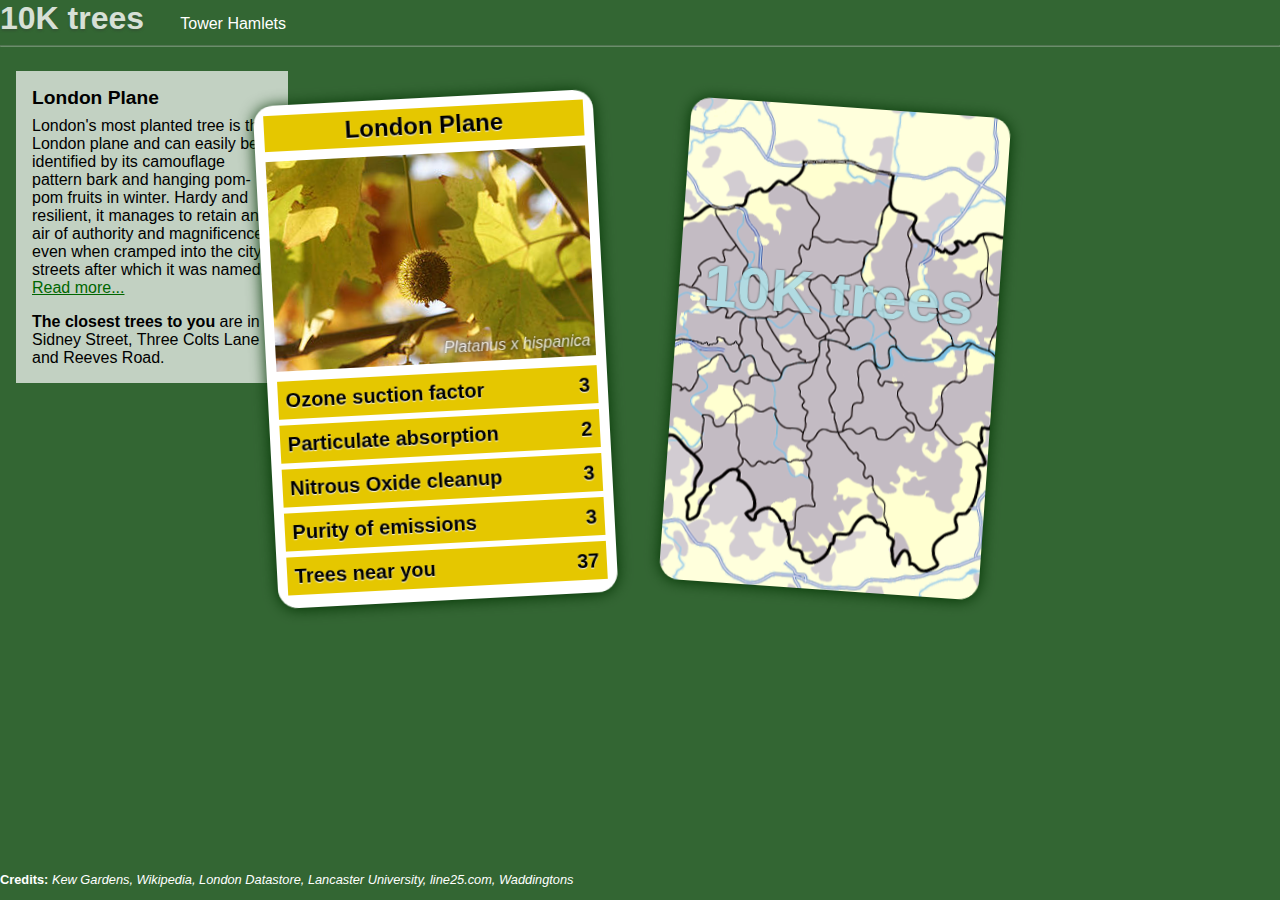
==== game.html @ 3fccbc60 "scaffold" ====
<!doctype html>
<html>
<head>
<meta charset="utf-8">
<title>10K trees</title>

<link href="css/style.css" rel="stylesheet">
</head>

<body class="round1">

<h1>10K trees</h1>
<span>Tower Hamlets</span>

<hr>

<article class="info yours">
	<h1>London Plane</h1>
	<p>
		London's most planted tree is the London plane and can easily be identified by its camouflage pattern bark and hanging pom-pom fruits in winter. Hardy and resilient, it manages to retain an air of authority and magnificence even when cramped into the city streets after which it was named. <a href="http://apps.kew.org/trees/?page_id=119">Read more...</a>
	</p>
	
	<p><strong>The closest trees to you</strong> are in Sidney Street, Three Colts Lane and Reeves Road.<p>
</article>

<article class="info theirs">
	<h1>Norway Maple</h1>
	<p>
		Common across Europe, this is a shorter tree than the widespread field maple, it also has more rounded leaves and an ornamental display of flowers in the early spring season. <a href="http://apps.kew.org/trees/?page_id=72">Read more...</a>
	</p>
	
	<p><strong>The closest trees to you</strong> are in Sidney Street, Three Colts Lane and Reeves Road.<p>
</article>

<div class="cards">
	<div class="card yours">
		<div class="card-wrapper">
			<section class="face front">
				<header>
					<h2>10K trees</h2>
				</header>
			</section>
			<section class="face back">
				<h2>London Plane</h2>
				<figure>
					<div class="img-wrapper">
						<img src="images/320px-London_plane_flower.jpg">
					</div>
					<figcaption>Platanus x hispanica</figcaption>
				</figure>
				
				<ul>
					<li>
						<strong class="skill">Ozone suction factor</strong>
						<span class="rating">3</span>
					</li>
					<li class="chosen">
						<strong class="skill">Particulate absorption</strong>
						<span class="rating">2</span>
					</li>
					<li>
						<strong class="skill">Nitrous Oxide cleanup</strong>
						<span class="rating">3</span>
					</li>
					<li>
						<strong class="skill">Purity of emissions</strong>
						<span class="rating">3</span>
					</li>
					<li>
						<strong class="skill">Trees near you</strong>
						<span class="rating">37</span>
					</li>
				</dl>
			</section>
	 	</div>
	</div>
	
	<div class="card theirs">
		<div class="card-wrapper">
			<section class="face front">
				<header>
					<h2>10K trees</h2>
				</header>
			</section>
			<section class="face back">
				<h2>Norway Maple</h2>
				<figure>
					<div class="img-wrapper">
						<img src="images/320px-Spitz-Ahorn(mbo).JPG">
					</div>
					<figcaption>Acer platanoides 'Columare'</figcaption>
				</figure>
				
				<ul>
					<li>
						<strong class="skill">Ozone suction factor</strong>
						<span class="rating">3</span>
					</li>
					<li class="chosen">
						<strong class="skill">Particulate absorption</strong>
						<span class="rating">1</span>
					</li>
					<li>
						<strong class="skill">Nitrous Oxide cleanup</strong>
						<span class="rating">3</span>
					</li>
					<li>
						<strong class="skill">Purity of emissions</strong>
						<span class="rating">3</span>
					</li>
					<li>
						<strong class="skill">Trees near you</strong>
						<span class="rating">156</span>
					</li>
				</dl>
			</section>
	 	</div>
	</div>
</div>

<footer>
	<p><strong>Credits:</strong> <em>Kew Gardens, Wikipedia, London Datastore, Lancaster University, line25.com, Waddingtons</em></p>
</footer>

<script src="js/jquery.min.js"></script>
<script src="js/10ktrees.js"></script>
</body>
</html>
---- css/style.css ----
body, div, h1, h2, h3, h4, h5, h6, p, ul, ol, li, dl, dt, dd, img, form, fieldset, blockquote {
	margin: 0; padding: 0; border: 0;
}

body {
	background: #363;
	font-family: Helvetica, Arial, Sans-Serif;
	color:#fff;
}

body > h1 {
	font-size: 2em;
	color: #fff;
	text-shadow: 0 2px 2px #353;
	opacity:0.8;
	display:inline;
	margin-right:1em;
}

body.intro .intro {
	font-size:1.6em;
}

body.intro section.start {
	font-size:1.6em;
	margin-top:2em;
}

body.intro section.start input, body.intro section.start button {
	font-size:1em;
}

fieldset#location {
	display:inline;
}

hr {
	opacity:0.3;
}

article.info {
	background-color:rgba(255,255,255,0.7);
	padding:1em 1em 0;
	width:15em;
	margin:1em 1em 0.5em;
	float:left;
	clear:both;
	-webkit-transition: opacity 1s ease-in;
	opacity:0;
	color:#000;
}
article.info.revealed {
	opacity:1;
}

article.info h1 {
	font-size:1.2em;
	margin:0 0 0.4em;
	color:030;
}

article.info p {
	margin:0.5em 0 1em;
}

article.info a {
	color:#060;
}

body > footer {
	clear:both;
	position:absolute;
	bottom:1em;
	color:#fff;
	font-size:0.8em;
}

/* CARDS
	* inspired by and modified from http://line25.com/articles/super-cool-css-flip-effect-with-webkit-animation
*/
.cards {
	width: 750px;
	position: relative;
	margin: 50px auto;
}

.card {
	width: 320px;
	height: 483px;
	-webkit-perspective: 1000;
	float: left;
	position: absolute;
	-webkit-transform: translateZ(0);
	color:#000;
}

.card .card-wrapper {
	width: 100%;
	height: 100%;
	-webkit-transform-style: preserve-3d;
	-webkit-transition: -webkit-transform 0.4s ease;
}

.card:hover .card-wrapper, .card.revealed .card-wrapper {
	-webkit-transform: rotateY(180deg);
}

.card .face {
	position: absolute;
	-webkit-backface-visibility: hidden;
	-webkit-border-radius: 30px;
	background-color: #fff;
	-webkit-box-shadow: 0 1px 15px #030;
	-webkit-border-radius: 20px;
	width: 100%;
	height: 100%;
}

.card .front {
	z-index: 10;
	background:url(../images/Greater_london_outline_map_bw.png) center no-repeat;
}

.card:hover .front, .card.revealed .front {
	z-index: 0;
}

.card .front header {
	font-size:40px;
	text-align:center;
	margin:50% 0 0;
	color:#fff;
	text-shadow: 0 0 2px #0d1718;
	line-height:56px;
	opacity:0.9;
	color:#b0dfe6;
}

.card .back {
	padding: 10px 10px;
	-webkit-transform: rotateY(180deg);
}

.card .back h2 {
	background-color: #e5c700;
	padding:4px 0;
	text-align:center;
	margin: 0 auto 10px auto;
	text-shadow: 0 1px 1px #f5f5f5;
}

.card .back figure {
	padding-bottom:10px;
	width:100%;
	overflow:auto;
	-webkit-margin-after: 0;
	-webkit-margin-before: 0;
	-webkit-margin-start: 0;
	-webkit-margin-end: 0;
	-webkit-padding-start: 0;
}

.card .back figure .img-wrapper {
	overflow:hidden;
	height:210px;
	width:100%;
}

.card .back figure img {
	min-width:100%;
}

.card .back figure figcaption {
	position:relative;
	top: -1.5em;
	margin-bottom: -1.5em;
	right:0.3em;
	float:right;
	color:#fff;
	font-style:italic;
	opacity:0.8;
	text-shadow: 0 0 3px #013;
}

.card .back ul {
	background-color: #e5c700; /* TODO: gradient */
	font-size: 20px;
	font-weight: bold; 
	line-height: 38px;
	color: #000;
	padding:0;
	margin:0;
	text-shadow: 0 1px 1px #f5f5f5;
	-webkit-margin-before: 0;
	-webkit-margin-after: 0;
	-webkit-margin-start: 0;
	-webkit-margin-end: 0;
	-webkit-padding-start: 0;
}

.card .back li {
	list-style-type:none;
	margin:0;
	padding:0 0.38em;
	border-bottom:6px solid #fff;
	overflow:auto;
	cursor:pointer;
}

.card .back li:hover, .card .back li.selected {
	background-color: #e25a00;
	color:#fff;
	text-shadow: 0 1px 1px #320;
}

.card .back li:last-child {
	border-bottom:0;
}

.card .back li .skill {
	float: left;
	clear: both;
}

.card .back li .rating {
	float: right;
}

.card.yours {
	left: 20px;
	-webkit-transform: rotate(-3deg);
}
	
.card.theirs {
	top: 10px;
	right: 20px;
	-webkit-transform: rotate(4deg);
}
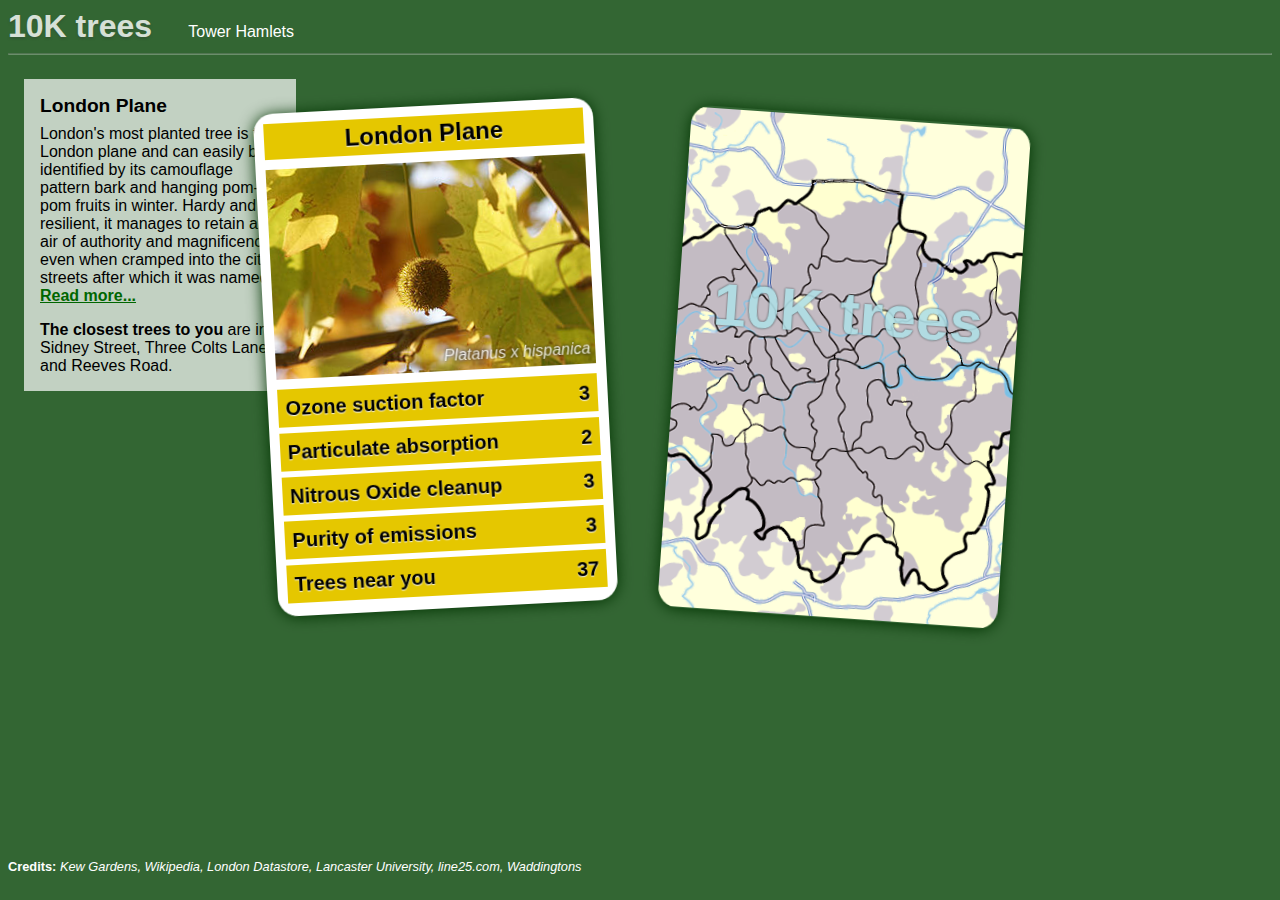
==== commit 4f0ec913: "chromeframe" ====
--- a/game.html
+++ b/game.html
@@ -3,7 +3,7 @@
 <head>
 <meta charset="utf-8">
 <title>10K trees</title>
-
+<meta http-equiv="X-UA-Compatible" content="IE=edge,chrome=1">
 <link href="css/style.css" rel="stylesheet">
 </head>
 
--- a/css/style.css
+++ b/css/style.css
@@ -1,11 +1,16 @@
-body, div, h1, h2, h3, h4, h5, h6, p, ul, ol, li, dl, dt, dd, img, form, fieldset, blockquote {
-	margin: 0; padding: 0; border: 0;
-}
-
 body {
 	background: #363;
 	font-family: Helvetica, Arial, Sans-Serif;
 	color:#fff;
+}
+
+a {
+	color:#fff;
+	font-weight:bold;
+}
+
+.spacey {
+	margin-top:6em;
 }
 
 body > h1 {
@@ -32,6 +37,7 @@
 
 fieldset#location {
 	display:inline;
+	border:0;
 }
 
 hr {
@@ -45,9 +51,13 @@
 	margin:1em 1em 0.5em;
 	float:left;
 	clear:both;
-	-webkit-transition: opacity 1s ease-in;
 	opacity:0;
 	color:#000;
+	transition: opacity 1s ease-in;
+	-webkit-transition: opacity 1s ease-in;
+	-moz-transition: opacity 1s ease-in;
+	-o-transition: opacity 1s ease-in;
+	-ms-transition: opacity 1s ease-in;
 }
 article.info.revealed {
 	opacity:1;
@@ -87,33 +97,75 @@
 .card {
 	width: 320px;
 	height: 483px;
-	-webkit-perspective: 1000;
 	float: left;
 	position: absolute;
+	color:#000;
+	perspective: 1000;
+	transform: translateZ(0);
+	-webkit-perspective: 1000;
 	-webkit-transform: translateZ(0);
-	color:#000;
+	-moz-perspective: 1000;
+	-moz-transform: translateZ(0);
+	-o-perspective: 1000;
+	-o-transform: translateZ(0);
+	-ms-perspective: 1000;
+	-ms-transform: translateZ(0);
 }
 
 .card .card-wrapper {
 	width: 100%;
 	height: 100%;
+	transform-style: preserve-3d;
+	transition: -webkit-transform 0.4s ease;
 	-webkit-transform-style: preserve-3d;
 	-webkit-transition: -webkit-transform 0.4s ease;
+	-moz-transform-style: preserve-3d;
+	-moz-transition: -webkit-transform 0.4s ease;
+	-o-transform-style: preserve-3d;
+	-o-transition: -webkit-transform 0.4s ease;
+	-ms-transform-style: preserve-3d;
+	-ms-transition: -webkit-transform 0.4s ease;
 }
 
 .card:hover .card-wrapper, .card.revealed .card-wrapper {
+	transform: rotateY(180deg);
 	-webkit-transform: rotateY(180deg);
+	-moz-transform: rotateY(180deg);
+	-o-transform: rotateY(180deg);
+	-ms-transform: rotateY(180deg);
 }
 
 .card .face {
 	position: absolute;
+	background-color: #fff;
+	width: 100%;
+	height: 100%;
+	padding:10px 10px;
+	
+	backface-visibility: hidden;
+	border-radius: 30px;
+	box-shadow: 0 1px 15px #030;
+	border-radius: 20px;
+	
 	-webkit-backface-visibility: hidden;
 	-webkit-border-radius: 30px;
-	background-color: #fff;
 	-webkit-box-shadow: 0 1px 15px #030;
 	-webkit-border-radius: 20px;
-	width: 100%;
-	height: 100%;
+
+	-moz-backface-visibility: hidden;
+	-moz-border-radius: 30px;
+	-moz-box-shadow: 0 1px 15px #030;
+	-moz-border-radius: 20px;
+	
+	-o-backface-visibility: hidden;
+	-o-border-radius: 30px;
+	-o-box-shadow: 0 1px 15px #030;
+	-o-border-radius: 20px;
+	
+	-ms-backface-visibility: hidden;
+	-ms-border-radius: 30px;
+	-ms-box-shadow: 0 1px 15px #030;
+	-ms-border-radius: 20px;
 }
 
 .card .front {
@@ -137,8 +189,11 @@
 }
 
 .card .back {
-	padding: 10px 10px;
+	transform: rotateY(180deg);
 	-webkit-transform: rotateY(180deg);
+	-moz-transform: rotateY(180deg);
+	-o-transform: rotateY(180deg);
+	-ms-transform: rotateY(180deg);
 }
 
 .card .back h2 {
@@ -153,11 +208,6 @@
 	padding-bottom:10px;
 	width:100%;
 	overflow:auto;
-	-webkit-margin-after: 0;
-	-webkit-margin-before: 0;
-	-webkit-margin-start: 0;
-	-webkit-margin-end: 0;
-	-webkit-padding-start: 0;
 }
 
 .card .back figure .img-wrapper {
@@ -191,11 +241,38 @@
 	padding:0;
 	margin:0;
 	text-shadow: 0 1px 1px #f5f5f5;
+}
+
+.card .back figure, .card .back ul {
+	margin-after: 0;
+	margin-before: 0;
+	margin-start: 0;
+	margin-end: 0;
+	padding-start: 0;
+	
+	-webkit-margin-after: 0;
 	-webkit-margin-before: 0;
-	-webkit-margin-after: 0;
 	-webkit-margin-start: 0;
 	-webkit-margin-end: 0;
 	-webkit-padding-start: 0;
+	
+	-moz-margin-after: 0;
+	-moz-margin-before: 0;
+	-moz-margin-start: 0;
+	-moz-margin-end: 0;
+	-moz-padding-start: 0;
+	
+	-o-margin-after: 0;
+	-o-margin-before: 0;
+	-o-margin-start: 0;
+	-o-margin-end: 0;
+	-o-padding-start: 0;
+	
+	-ms-margin-after: 0;
+	-ms-margin-before: 0;
+	-ms-margin-start: 0;
+	-ms-margin-end: 0;
+	-ms-padding-start: 0;
 }
 
 .card .back li {
@@ -228,11 +305,19 @@
 
 .card.yours {
 	left: 20px;
+	transform: rotate(-3deg);
 	-webkit-transform: rotate(-3deg);
+	-moz-transform: rotate(-3deg);
+	-o-transform: rotate(-3deg);
+	-ms-transform: rotate(-3deg);
 }
 	
 .card.theirs {
 	top: 10px;
 	right: 20px;
+	transform: rotate(4deg);
 	-webkit-transform: rotate(4deg);
+	-moz-transform: rotate(4deg);
+	-o-transform: rotate(4deg);
+	-ms-transform: rotate(4deg);
 }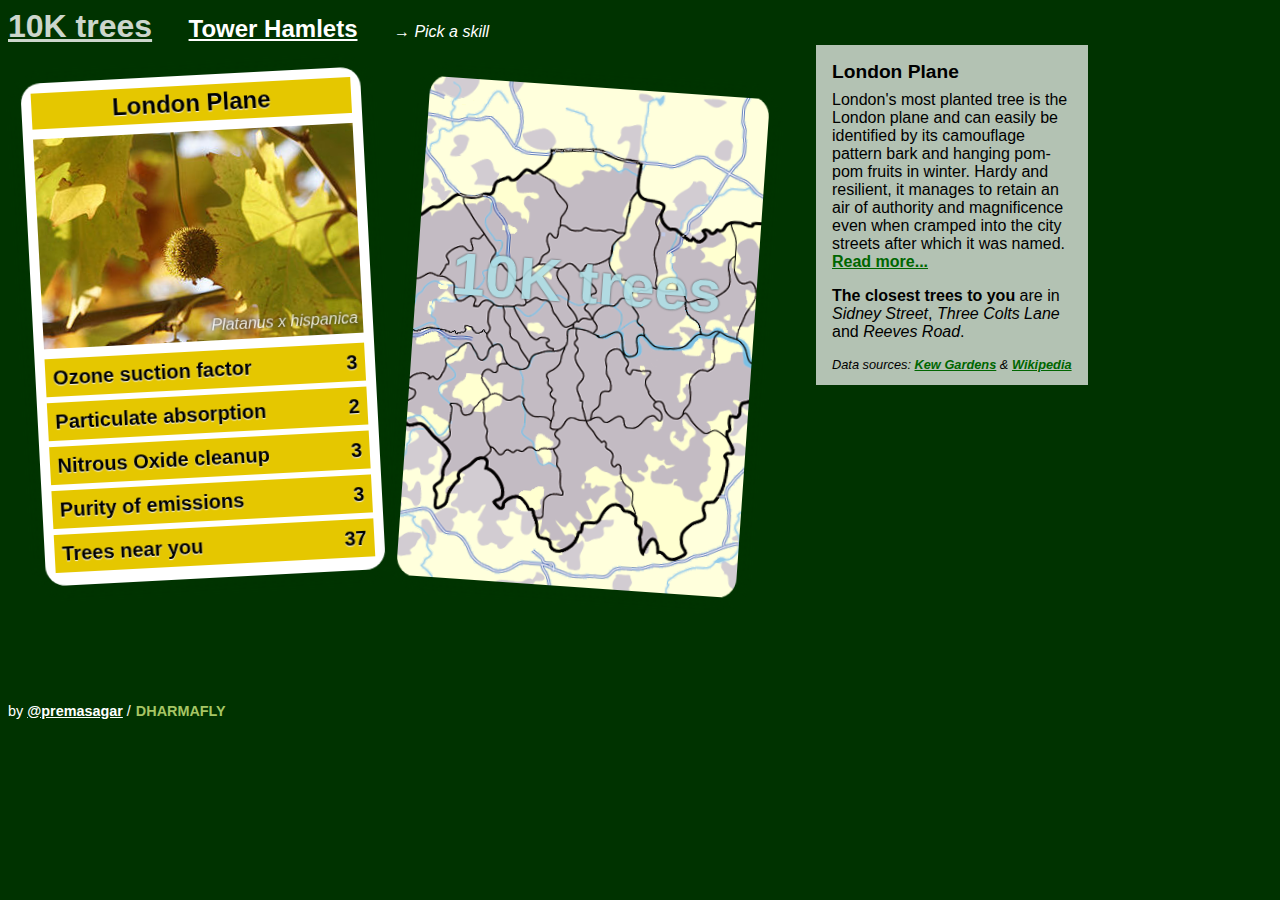
==== commit f64af0f9: "General cleanup; more robust layout" ====
--- a/game.html
+++ b/game.html
@@ -4,125 +4,146 @@
 <meta charset="utf-8">
 <title>10K trees</title>
 <meta http-equiv="X-UA-Compatible" content="IE=edge,chrome=1">
-<link href="css/style.css" rel="stylesheet">
+<link href="css/style.css?v0.2" rel="stylesheet">
 </head>
 
-<body class="round1">
+<body class="game">
+	<header>
+		<h1><a href="http://10ktrees.com">10K trees</a></h1> <h2><a href="http://www.towerhamlets.gov.uk">Tower Hamlets</a></h2>
+		
+		<span class="instructions">→ Pick a skill</span>
+	</header>
 
-<h1>10K trees</h1>
-<span>Tower Hamlets</span>
+	<section class="cards">
+		<div class="card yours">
+			<div class="card-wrapper">
+				<section class="face front">
+					<header>
+						<h2>10K trees</h2>
+					</header>
+				</section>
+				<section class="face back">
+					<h2>London Plane</h2>
+					<figure>
+						<div class="img-wrapper">
+							<img src="images/320px-London_plane_flower.jpg">
+						</div>
+						<figcaption>Platanus x hispanica</figcaption>
+					</figure>
+				
+					<ul>
+						<li>
+							<strong class="skill">Ozone suction factor</strong>
+							<span class="rating">3</span>
+						</li>
+						<li class="chosen">
+							<strong class="skill">Particulate absorption</strong>
+							<span class="rating">2</span>
+						</li>
+						<li>
+							<strong class="skill">Nitrous Oxide cleanup</strong>
+							<span class="rating">3</span>
+						</li>
+						<li>
+							<strong class="skill">Purity of emissions</strong>
+							<span class="rating">3</span>
+						</li>
+						<li>
+							<strong class="skill">Trees near you</strong>
+							<span class="rating">37</span>
+						</li>
+					</dl>
+				</section>
+		 	</div>
+		</div>
+	
+		<div class="card theirs">
+			<div class="card-wrapper">
+				<section class="face front">
+					<header>
+						<h2>10K trees</h2>
+					</header>
+				</section>
+				<section class="face back">
+					<h2>Norway Maple</h2>
+					<figure>
+						<div class="img-wrapper">
+							<img src="images/320px-Spitz-Ahorn(mbo).JPG">
+						</div>
+						<figcaption>Acer platanoides 'Columare'</figcaption>
+					</figure>
+				
+					<ul>
+						<li>
+							<strong class="skill">Ozone suction factor</strong>
+							<span class="rating">3</span>
+						</li>
+						<li class="chosen">
+							<strong class="skill">Particulate absorption</strong>
+							<span class="rating">1</span>
+						</li>
+						<li>
+							<strong class="skill">Nitrous Oxide cleanup</strong>
+							<span class="rating">3</span>
+						</li>
+						<li>
+							<strong class="skill">Purity of emissions</strong>
+							<span class="rating">3</span>
+						</li>
+						<li>
+							<strong class="skill">Trees near you</strong>
+							<span class="rating">156</span>
+						</li>
+					</dl>
+				</section>
+		 	</div>
+		</div>
+	</section>
+	
+	<article class="info yours">
+		<h1>London Plane</h1>
+		<p>
+			London's most planted tree is the London plane and can easily be identified by its camouflage pattern bark and hanging pom-pom fruits in winter. Hardy and resilient, it manages to retain an air of authority and magnificence even when cramped into the city streets after which it was named. <a href="http://apps.kew.org/trees/?page_id=119">Read more...</a>
+		</p>
+	
+		<p><strong>The closest trees to you</strong> are in <em>Sidney Street</em>, <em>Three Colts Lane</em> and <em>Reeves Road</em>.<p>
+	
+		<p class="data-sources">
+			<em>Data sources: <a href="http://apps.kew.org/trees/?page_id=119">Kew Gardens</a> & <a href="https://en.wikipedia.org/wiki/London_plane">Wikipedia</a></em>
+		</p>
+	</article>
 
-<hr>
+	<article class="info theirs">
+		<h1>Norway Maple</h1>
+		<p>
+			Common across Europe, this is a shorter tree than the widespread field maple, it also has more rounded leaves and an ornamental display of flowers in the early spring season. <a href="http://apps.kew.org/trees/?page_id=72">Read more...</a>
+		</p>
+	
+		<p><strong>The closest trees to you</strong> are in <em>Glaucus Street</em>, <em>St Andrews Way</em> and <em>Watts Grove</em>.<p>
+	
+		<p class="data-sources">
+			<em>Data sources: <a href="http://apps.kew.org/trees/?page_id=72">Kew Gardens</a> & <a href="https://en.wikipedia.org/wiki/Norway_maple">Wikipedia</a></em>
+		</p>
+	</article>
+	
+	<footer>
+		by <a href="http://twitter.com/premasagar">@premasagar</a> / <a href="http://dharmafly.com" class="df" title="Dharmafly ~ apps for change">Dharmafly</a>
+	</footer>
 
-<article class="info yours">
-	<h1>London Plane</h1>
-	<p>
-		London's most planted tree is the London plane and can easily be identified by its camouflage pattern bark and hanging pom-pom fruits in winter. Hardy and resilient, it manages to retain an air of authority and magnificence even when cramped into the city streets after which it was named. <a href="http://apps.kew.org/trees/?page_id=119">Read more...</a>
-	</p>
-	
-	<p><strong>The closest trees to you</strong> are in Sidney Street, Three Colts Lane and Reeves Road.<p>
-</article>
+	<script src="js/jquery.min.js"></script>
+	<script src="js/10ktrees.js?v0.2"></script>
 
-<article class="info theirs">
-	<h1>Norway Maple</h1>
-	<p>
-		Common across Europe, this is a shorter tree than the widespread field maple, it also has more rounded leaves and an ornamental display of flowers in the early spring season. <a href="http://apps.kew.org/trees/?page_id=72">Read more...</a>
-	</p>
-	
-	<p><strong>The closest trees to you</strong> are in Sidney Street, Three Colts Lane and Reeves Road.<p>
-</article>
+	<!-- ga -->
+	<script>
+	  var _gaq = _gaq || [];
+	  _gaq.push(['_setAccount', 'UA-2150808-18']);
+	  _gaq.push(['_trackPageview']);
 
-<div class="cards">
-	<div class="card yours">
-		<div class="card-wrapper">
-			<section class="face front">
-				<header>
-					<h2>10K trees</h2>
-				</header>
-			</section>
-			<section class="face back">
-				<h2>London Plane</h2>
-				<figure>
-					<div class="img-wrapper">
-						<img src="images/320px-London_plane_flower.jpg">
-					</div>
-					<figcaption>Platanus x hispanica</figcaption>
-				</figure>
-				
-				<ul>
-					<li>
-						<strong class="skill">Ozone suction factor</strong>
-						<span class="rating">3</span>
-					</li>
-					<li class="chosen">
-						<strong class="skill">Particulate absorption</strong>
-						<span class="rating">2</span>
-					</li>
-					<li>
-						<strong class="skill">Nitrous Oxide cleanup</strong>
-						<span class="rating">3</span>
-					</li>
-					<li>
-						<strong class="skill">Purity of emissions</strong>
-						<span class="rating">3</span>
-					</li>
-					<li>
-						<strong class="skill">Trees near you</strong>
-						<span class="rating">37</span>
-					</li>
-				</dl>
-			</section>
-	 	</div>
-	</div>
-	
-	<div class="card theirs">
-		<div class="card-wrapper">
-			<section class="face front">
-				<header>
-					<h2>10K trees</h2>
-				</header>
-			</section>
-			<section class="face back">
-				<h2>Norway Maple</h2>
-				<figure>
-					<div class="img-wrapper">
-						<img src="images/320px-Spitz-Ahorn(mbo).JPG">
-					</div>
-					<figcaption>Acer platanoides 'Columare'</figcaption>
-				</figure>
-				
-				<ul>
-					<li>
-						<strong class="skill">Ozone suction factor</strong>
-						<span class="rating">3</span>
-					</li>
-					<li class="chosen">
-						<strong class="skill">Particulate absorption</strong>
-						<span class="rating">1</span>
-					</li>
-					<li>
-						<strong class="skill">Nitrous Oxide cleanup</strong>
-						<span class="rating">3</span>
-					</li>
-					<li>
-						<strong class="skill">Purity of emissions</strong>
-						<span class="rating">3</span>
-					</li>
-					<li>
-						<strong class="skill">Trees near you</strong>
-						<span class="rating">156</span>
-					</li>
-				</dl>
-			</section>
-	 	</div>
-	</div>
-</div>
-
-<footer>
-	<p><strong>Credits:</strong> <em>Kew Gardens, Wikipedia, London Datastore, Lancaster University, line25.com, Waddingtons</em></p>
-</footer>
-
-<script src="js/jquery.min.js"></script>
-<script src="js/10ktrees.js"></script>
+	  (function() {
+	    var ga = document.createElement('script'); ga.type = 'text/javascript'; ga.async = true;
+	    ga.src = ('https:' == document.location.protocol ? 'https://ssl' : 'http://www') + '.google-analytics.com/ga.js';
+	    var s = document.getElementsByTagName('script')[0]; s.parentNode.insertBefore(ga, s);
+	  })();
+	</script>
 </body>
 </html>--- a/css/style.css
+++ b/css/style.css
@@ -1,24 +1,31 @@
 body {
-	background: #363;
+	background: #030;
 	font-family: Helvetica, Arial, Sans-Serif;
 	color:#fff;
+	width:1080px;
 }
 
 a {
 	color:#fff;
 	font-weight:bold;
+}
+
+button {
+	cursor:pointer;
 }
 
 .spacey {
 	margin-top:6em;
 }
 
-body > h1 {
+body > header > * {
+	display:inline;
+}
+
+body > header h1 {
 	font-size: 2em;
 	color: #fff;
-	text-shadow: 0 2px 2px #353;
 	opacity:0.8;
-	display:inline;
 	margin-right:1em;
 }
 
@@ -35,24 +42,24 @@
 	font-size:1em;
 }
 
-fieldset#location {
-	display:inline;
-	border:0;
-}
-
 hr {
 	opacity:0.3;
+}
+
+.instructions {
+	margin-left:2em;
+	font-style:italic;
 }
 
 article.info {
 	background-color:rgba(255,255,255,0.7);
 	padding:1em 1em 0;
 	width:15em;
-	margin:1em 1em 0.5em;
-	float:left;
-	clear:both;
+	margin:0 0 1em;
+	float:right;
 	opacity:0;
 	color:#000;
+	
 	transition: opacity 1s ease-in;
 	-webkit-transition: opacity 1s ease-in;
 	-moz-transition: opacity 1s ease-in;
@@ -77,29 +84,64 @@
 	color:#060;
 }
 
+article.info .data-sources {
+	font-size:0.8em;
+	font-style:italic;
+}
+
+body.intro section.about {
+	background:#000;
+	color:#0f0;
+	font-family:monospace;
+	padding:2em;
+	font-size:1.2em;
+}
+body.intro section.about a {
+	color:#ff0;
+}
+body.intro section.about .warning {
+	background-color:#00f;
+	color:#fff;
+}
+body.intro section.about .warning a {
+	color:#f0f;
+}
+
 body > footer {
 	clear:both;
-	position:absolute;
-	bottom:1em;
-	color:#fff;
-	font-size:0.8em;
+	font-size:0.9em;
+	margin-top:4em;
+}
+
+footer .df {
+	color:#A6C664;
+	font-family:Calibri, Helvetica, Arial, sans-serif;
+	text-decoration:none;
+	text-transform:uppercase;
+	font-weight:bold;
+	padding:1px;
+	font-style:normal;
+}
+footer .df:hover {
+	color:#fff;
+	background-color:#A6C664;
 }
 
 /* CARDS
 	* inspired by and modified from http://line25.com/articles/super-cool-css-flip-effect-with-webkit-animation
 */
 .cards {
-	width: 750px;
-	position: relative;
-	margin: 50px auto;
+	width: 700px;
+	margin: 40px 35px 50px;
+	float:left;
 }
 
 .card {
 	width: 320px;
 	height: 483px;
 	float: left;
-	position: absolute;
 	color:#000;
+	
 	perspective: 1000;
 	transform: translateZ(0);
 	-webkit-perspective: 1000;
@@ -115,6 +157,7 @@
 .card .card-wrapper {
 	width: 100%;
 	height: 100%;
+	
 	transform-style: preserve-3d;
 	transition: -webkit-transform 0.4s ease;
 	-webkit-transform-style: preserve-3d;
@@ -127,7 +170,7 @@
 	-ms-transition: -webkit-transform 0.4s ease;
 }
 
-.card:hover .card-wrapper, .card.revealed .card-wrapper {
+.card.revealed .card-wrapper {
 	transform: rotateY(180deg);
 	-webkit-transform: rotateY(180deg);
 	-moz-transform: rotateY(180deg);
@@ -140,7 +183,8 @@
 	background-color: #fff;
 	width: 100%;
 	height: 100%;
-	padding:10px 10px;
+	padding:10px;
+	margin:-10px;
 	
 	backface-visibility: hidden;
 	border-radius: 30px;
@@ -173,7 +217,7 @@
 	background:url(../images/Greater_london_outline_map_bw.png) center no-repeat;
 }
 
-.card:hover .front, .card.revealed .front {
+.card.revealed .front {
 	z-index: 0;
 }
 
@@ -281,10 +325,13 @@
 	padding:0 0.38em;
 	border-bottom:6px solid #fff;
 	overflow:auto;
+}
+
+.card.yours:not(.resolved) .back li {
 	cursor:pointer;
 }
 
-.card .back li:hover, .card .back li.selected {
+.card.yours:not(.resolved) .back li:hover, .card .back li.selected {
 	background-color: #e25a00;
 	color:#fff;
 	text-shadow: 0 1px 1px #320;
@@ -304,7 +351,7 @@
 }
 
 .card.yours {
-	left: 20px;
+	float:left;
 	transform: rotate(-3deg);
 	-webkit-transform: rotate(-3deg);
 	-moz-transform: rotate(-3deg);
@@ -313,8 +360,9 @@
 }
 	
 .card.theirs {
-	top: 10px;
-	right: 20px;
+	float:right;
+	position:relative;
+	top:10px;
 	transform: rotate(4deg);
 	-webkit-transform: rotate(4deg);
 	-moz-transform: rotate(4deg);
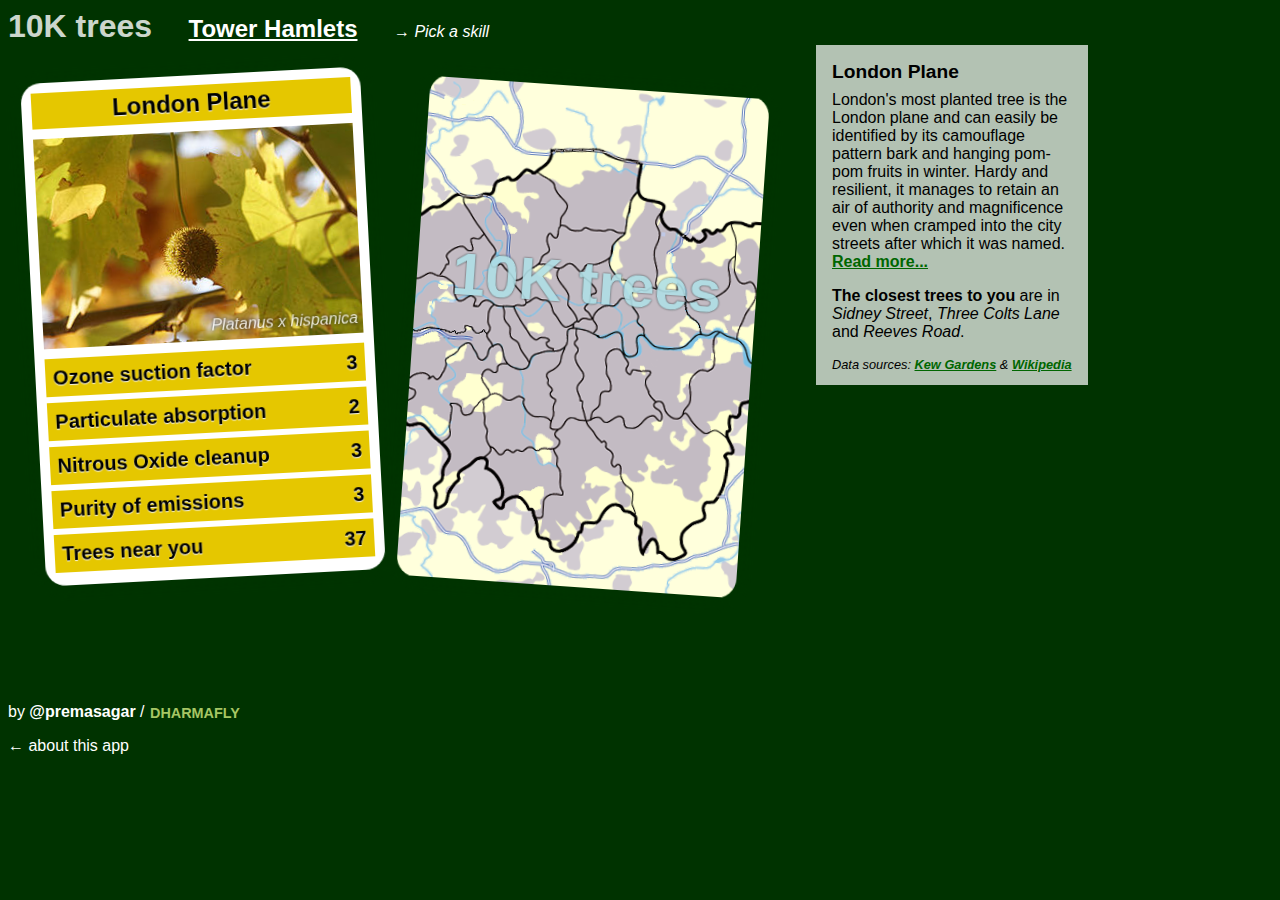
==== commit b30f9978: "styling / about text / preload images" ====
--- a/game.html
+++ b/game.html
@@ -4,12 +4,12 @@
 <meta charset="utf-8">
 <title>10K trees</title>
 <meta http-equiv="X-UA-Compatible" content="IE=edge,chrome=1">
-<link href="css/style.css?v0.2" rel="stylesheet">
+<link href="css/style.css?v0.3" rel="stylesheet">
 </head>
 
 <body class="game">
 	<header>
-		<h1><a href="http://10ktrees.com">10K trees</a></h1> <h2><a href="http://www.towerhamlets.gov.uk">Tower Hamlets</a></h2>
+		<h1><a href="http://10ktrees.com" title="10ktrees.com">10K trees</a></h1> <h2><a href="http://www.towerhamlets.gov.uk">Tower Hamlets</a></h2>
 		
 		<span class="instructions">→ Pick a skill</span>
 	</header>
@@ -52,7 +52,7 @@
 							<strong class="skill">Trees near you</strong>
 							<span class="rating">37</span>
 						</li>
-					</dl>
+					</ul>
 				</section>
 		 	</div>
 		</div>
@@ -94,7 +94,7 @@
 							<strong class="skill">Trees near you</strong>
 							<span class="rating">156</span>
 						</li>
-					</dl>
+					</ul>
 				</section>
 		 	</div>
 		</div>
@@ -126,12 +126,14 @@
 		</p>
 	</article>
 	
-	<footer>
-		by <a href="http://twitter.com/premasagar">@premasagar</a> / <a href="http://dharmafly.com" class="df" title="Dharmafly ~ apps for change">Dharmafly</a>
+	<footer class="credit">
+		by <a href="http://twitter.com/premasagar" title="Premasagar Rose, on Twitter">@premasagar</a> / <a href="http://dharmafly.com" class="df" title="Dharmafly ~ apps for change">Dharmafly</a>
 	</footer>
+    
+    <p class="about"><a href="http://10ktrees.com">← about this app</a></p>
 
 	<script src="js/jquery.min.js"></script>
-	<script src="js/10ktrees.js?v0.2"></script>
+	<script src="js/10ktrees.js?v0.3"></script>
 
 	<!-- ga -->
 	<script>
--- a/css/style.css
+++ b/css/style.css
@@ -12,10 +12,6 @@
 
 button {
 	cursor:pointer;
-}
-
-.spacey {
-	margin-top:6em;
 }
 
 body > header > * {
@@ -28,6 +24,12 @@
 	opacity:0.8;
 	margin-right:1em;
 }
+body > header h1 a {
+	text-decoration:none;
+}
+body > header h1 a:hover {
+	text-decoration:underline;
+}
 
 body.intro .intro {
 	font-size:1.6em;
@@ -44,6 +46,10 @@
 
 hr {
 	opacity:0.3;
+}
+
+.spacey {
+	margin-top:8em;
 }
 
 .instructions {
@@ -93,39 +99,74 @@
 	background:#000;
 	color:#0f0;
 	font-family:monospace;
-	padding:2em;
-	font-size:1.2em;
+	padding:0.5em 2em 1em;
+	font-size:1.4em;
 }
 body.intro section.about a {
 	color:#ff0;
-}
-body.intro section.about .warning {
-	background-color:#00f;
-	color:#fff;
-}
-body.intro section.about .warning a {
-	color:#f0f;
-}
-
-body > footer {
-	clear:both;
+	font-weight:normal;
+}
+body.intro section.about a:hover {
+	background-color:#ff0;
+	color:#000;
+	text-decoration:none;
+}
+body.intro section.about h2 {
+	margin:1.5em 0 0.5em;
+	padding:0;
+}
+
+footer.credit {
+	margin-top:1em;
+	color:#0ff;
+	position:relative;
+}
+
+body.intro section.about footer.credit a {
+	color:#fff;
+}
+
+body.intro section.about footer.credit a:hover {
+	color:#000;
+}
+footer.credit a.df, body.intro section.about footer.credit a.df {
 	font-size:0.9em;
-	margin-top:4em;
-}
-
-footer .df {
-	color:#A6C664;
 	font-family:Calibri, Helvetica, Arial, sans-serif;
 	text-decoration:none;
 	text-transform:uppercase;
 	font-weight:bold;
 	padding:1px;
+	position:relative;
+	top:1px;
 	font-style:normal;
 }
-footer .df:hover {
-	color:#fff;
+body.game footer.credit {
+	clear:both;
+	color:#fff;
+}
+body.game footer.credit a {
+	color:#fff;
+	text-decoration:none;
+}
+body.game footer.credit a:hover {
+	background-color:#fff;
+	color:#030;
+}
+body.game footer.credit a.df {
+	color:#A6C664;
+}
+body.game footer.credit a.df:hover {
 	background-color:#A6C664;
-}
+	color:#fff;
+}
+body.game .about a {
+    font-weight:normal;
+    text-decoration:none;
+}
+body.game .about a:hover {
+    text-decoration:underline;
+}
+
 
 /* CARDS
 	* inspired by and modified from http://line25.com/articles/super-cool-css-flip-effect-with-webkit-animation
